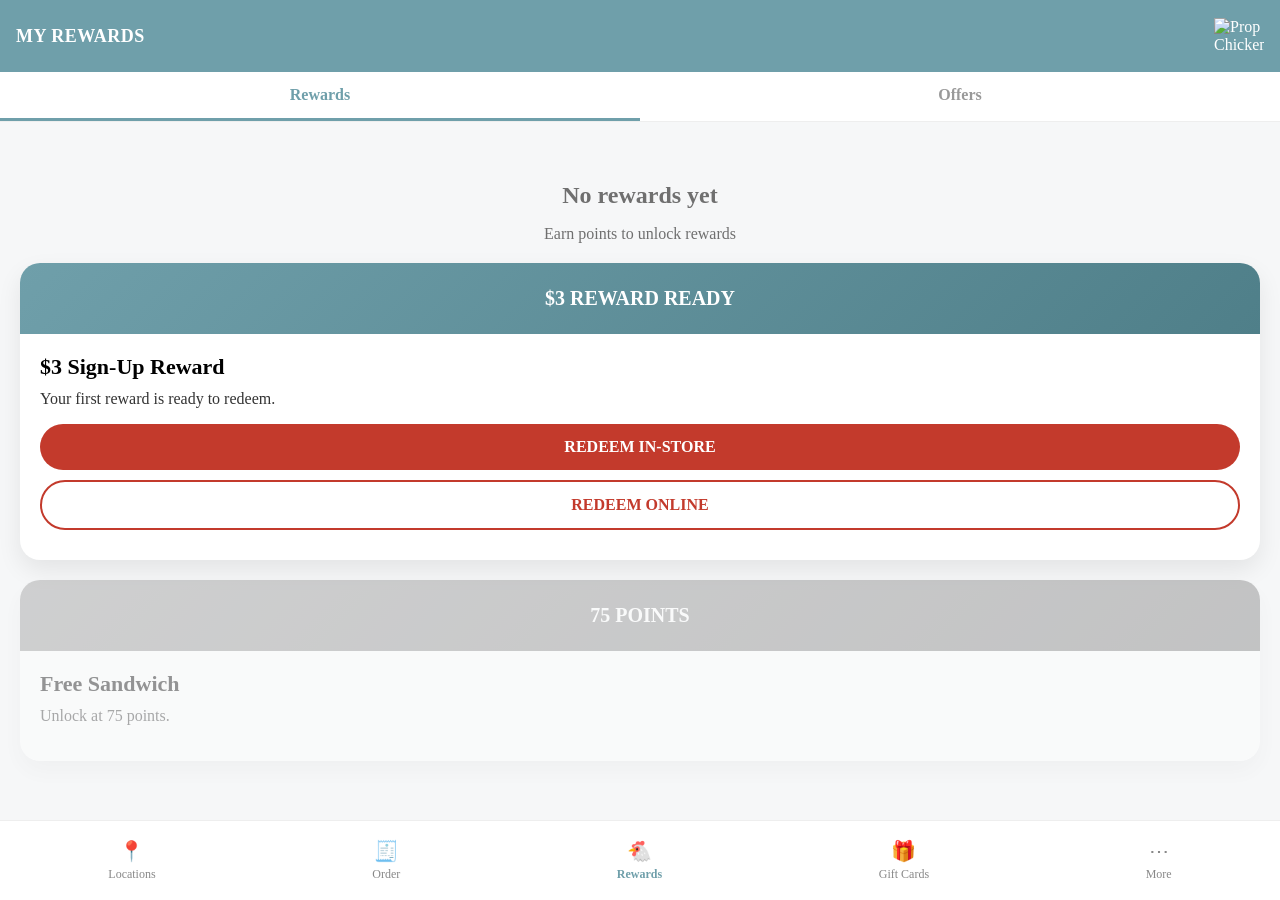
==== add-reward.html @ 30552520 "Add files via upload" ====
<!DOCTYPE html>
<html lang="en">
<head>
<meta charset="UTF-8">
<meta name="viewport" content="width=device-width, initial-scale=1.0">
<title>My Rewards</title>

<link rel="stylesheet" href="app.css">
<script src="app.js"></script>

<style>
:root{
  --blue:#6f9faa;
  --bg:#f6f7f8;
  --red:#c33a2c;
  --text:#111;
  --muted:#6f6f6f;
}

*{box-sizing:border-box;}

body{
  margin:0;
  font-family:-apple-system,BlinkMacSystemFont,"Segoe UI",Roboto;
  background:var(--bg);
}

/* HEADER */
.header{
  background:var(--blue);
  color:#fff;
  padding:18px 16px;
  display:flex;
  align-items:center;
  justify-content:space-between;
}

.header-title{
  font-size:18px;
  font-weight:700;
  letter-spacing:.5px;
}

.header img{
  width:50px;
}

/* TABS */
.tabs{
  display:flex;
  border-bottom:1px solid #eee;
  background:#fff;
}

.tab{
  flex:1;
  text-align:center;
  padding:14px;
  font-weight:600;
  color:#999;
  cursor:pointer;
}

.tab.active{
  color:var(--blue);
  border-bottom:3px solid var(--blue);
}

/* CONTENT */
.main{
  padding:20px;
  padding-bottom:120px;
}

/* EMPTY STATE */
.empty{
  text-align:center;
  margin-top:40px;
  color:var(--muted);
}

.empty h2{
  margin-bottom:10px;
}

/* CARD */
.card{
  background:#fff;
  border-radius:20px;
  overflow:hidden;
  box-shadow:0 10px 25px rgba(0,0,0,0.08);
  margin-top:20px;
}

.card-top{
  background:linear-gradient(135deg, #6f9faa, #4f7f89);
  color:#fff;
  padding:24px;
  text-align:center;
  font-weight:800;
  font-size:20px;
}

.card-body{
  padding:20px;
}

.title{
  font-size:22px;
  font-weight:700;
}

.desc{
  margin:10px 0 16px;
  color:#333;
}

.cta{
  padding:14px;
  border-radius:999px;
  text-align:center;
  font-weight:700;
  margin-bottom:10px;
  cursor:pointer;
}

.cta.primary{
  background:var(--red);
  color:#fff;
}

.cta.secondary{
  border:2px solid var(--red);
  color:var(--red);
}

/* LOCKED */
.locked{
  opacity:.4;
  filter:grayscale(1);
}

/* NAV */
.nav{
  position:fixed;
  bottom:0;
  left:0;
  right:0;
  height:80px;
  background:#fff;
  border-top:1px solid #eee;
  display:flex;
  justify-content:space-around;
  align-items:center;
}

.nav-item{
  display:flex;
  flex-direction:column;
  align-items:center;
  font-size:12px;
  color:#888;
  cursor:pointer;
}

.nav-item.active{
  color:var(--blue);
  font-weight:600;
}

.icon{
  font-size:20px;
  margin-bottom:4px;
}
</style>
</head>

<body>

<div class="header">
  <div class="header-title">MY REWARDS</div>
  <img src="PropChkn2.png" alt="Prop Chicken">
</div>

<!-- TABS -->
<div class="tabs">
  <div class="tab active" onclick="showTab('rewards', this)">Rewards</div>
  <div class="tab" onclick="showTab('offers', this)">Offers</div>
</div>

<div class="main">

  <!-- REWARDS TAB -->
  <div id="rewardsTab">

    <div class="empty">
      <h2>No rewards yet</h2>
      <p>Earn points to unlock rewards</p>
    </div>

    <!-- AVAILABLE -->
    <div class="card">
      <div class="card-top">
        $3 REWARD READY
      </div>
      <div class="card-body">
        <div class="title">$3 Sign-Up Reward</div>
        <div class="desc">
          Your first reward is ready to redeem.
        </div>

        <div class="cta primary" data-link="redeem-store.html">
          REDEEM IN-STORE
        </div>

        <div class="cta secondary" data-link="redeem-online.html">
          REDEEM ONLINE
        </div>
      </div>
    </div>

    <!-- LOCKED -->
    <div class="card locked">
      <div class="card-top">
        75 POINTS
      </div>
      <div class="card-body">
        <div class="title">Free Sandwich</div>
        <div class="desc">
          Unlock at 75 points.
        </div>
      </div>
    </div>

  </div>

  <!-- OFFERS TAB -->
  <div id="offersTab" style="display:none;">

    <div class="card">
      <div class="card-top">
        LIMITED OFFER
      </div>
      <div class="card-body">
        <div class="title">Free Fries</div>
        <div class="desc">
          With any sandwich purchase.
        </div>

        <div class="cta primary">ADD TO ACCOUNT</div>
      </div>
    </div>

  </div>

</div>

<!-- NAV -->
<div class="nav">

  <div class="nav-item" data-link="locations.html" data-duration="1000">
    <div class="icon">📍</div>
    Locations
  </div>

  <div class="nav-item" data-link="order.html" data-duration="1000">
    <div class="icon">🧾</div>
    Order
  </div>

  <div class="nav-item active" data-link="rewards.html" data-duration="1000">
    <div class="icon">🐔</div>
    Rewards
  </div>

  <div class="nav-item" data-link="gift-cards.html" data-duration="1000">
    <div class="icon">🎁</div>
    Gift Cards
  </div>

  <div class="nav-item" data-link="more.html" data-duration="1000">
    <div class="icon">⋯</div>
    More
  </div>

</div>

<script>
function showTab(tab, el){
  document.getElementById('rewardsTab').style.display = tab === 'rewards' ? 'block' : 'none';
  document.getElementById('offersTab').style.display = tab === 'offers' ? 'block' : 'none';

  document.querySelectorAll('.tab').forEach(t=>t.classList.remove('active'));
  el.classList.add('active');
}
</script>

</body>
</html>
---- app.css ----
#loader{
  position:fixed;
  inset:0;
  z-index:9999;
  display:flex;
  align-items:center;
  justify-content:center;
  opacity:0;
  pointer-events:none;
  transition:opacity .25s ease;
}

#loader{
  position:fixed;
  inset:0;
  z-index:1000;
  display:flex;
  align-items:center;
  justify-content:center;
  opacity:0;
  pointer-events:none;
  transition:opacity .25s ease;
}

#loader.active{
  opacity:1;
  pointer-events:auto;
}

.loader-inner{
  position:relative;
  width:120px;
  height:120px;
  background:var(--blue);
  border-radius:50%;
  display:flex;
  align-items:center;
  justify-content:center;
  box-shadow:
    inset 0 2px 26px #027,
    inset 0 -6px 24px #027;
}

.loader-logo{
  width:75px;
  height:75px;
  object-fit:contain;
  z-index:2;
  filter: drop-shadow(1px 1px 1px white);
}

.loader-ring{
  position:absolute;
  inset:-18px;
  border-radius:50%;
  border:6px solid transparent;
  border-top:6px solid #cf3e3e;
border-right:6px solid #cf3e3e;
  animation:spin 1s linear infinite;
}

@keyframes spin{
  from{transform:rotate(0deg);}
  to{transform:rotate(360deg);}
}

@keyframes popBounce{
  0%   { transform:scale(0.7); opacity:0; }
  60%  { transform:scale(1.08); opacity:1; }
  80%  { transform:scale(0.97); }
  100% { transform:scale(1); }
}

.loader-inner.pop{
  animation:popBounce 0.45s cubic-bezier(.34,1.56,.64,1);
}
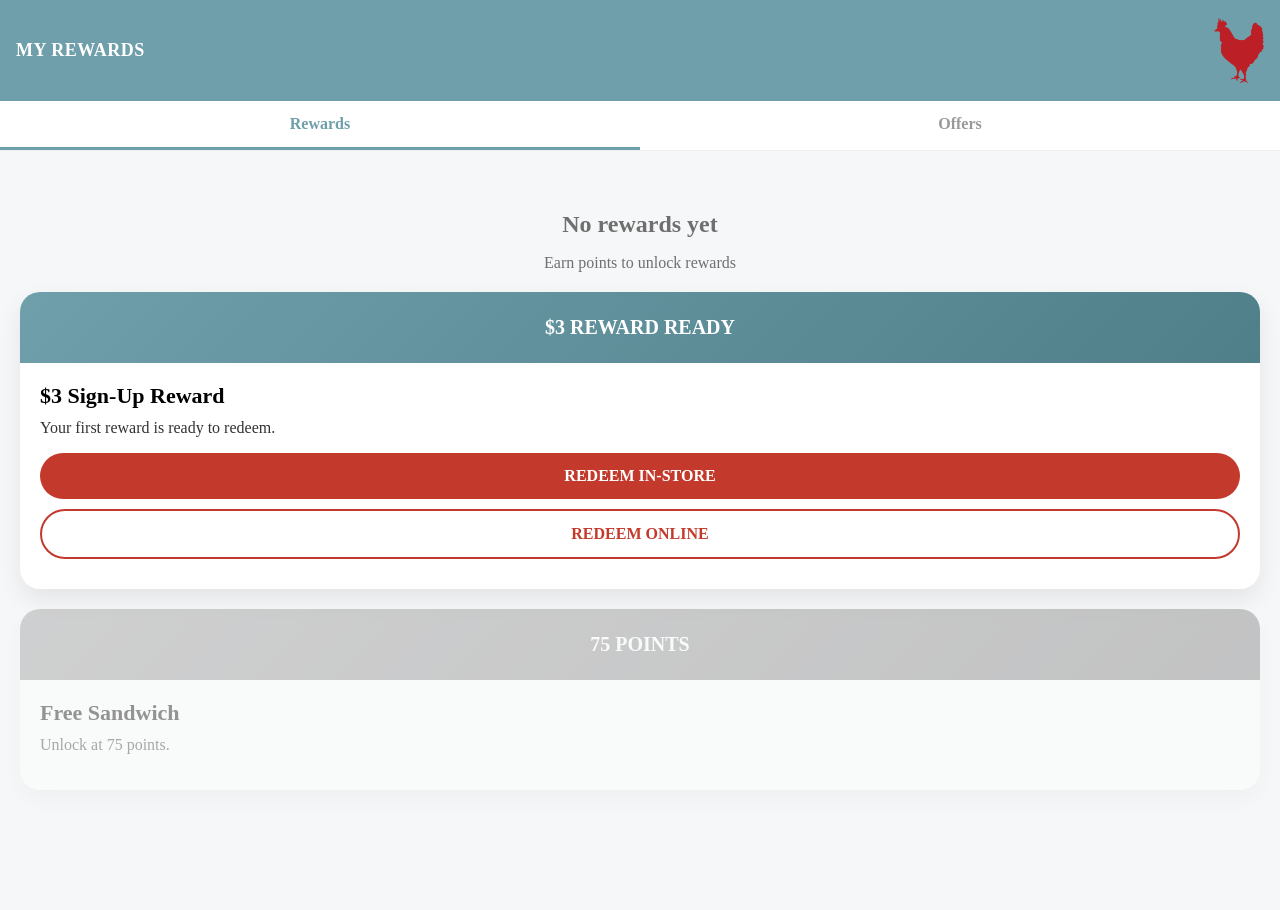
==== commit a3b964c4: "Add files via upload" ====
--- a/add-reward.html
+++ b/add-reward.html
@@ -1,6 +1,7 @@
 <!DOCTYPE html>
 <html lang="en">
 <head>
+<script src="nav.js"></script>
 <meta charset="UTF-8">
 <meta name="viewport" content="width=device-width, initial-scale=1.0">
 <title>My Rewards</title>
@@ -172,6 +173,14 @@
   font-size:20px;
   margin-bottom:4px;
 }
+
+.nav-img{
+  width:26px;
+  height:26px;
+  object-fit:contain;
+  margin-bottom:4px;
+}
+
 </style>
 </head>
 
@@ -255,36 +264,6 @@
 
 </div>
 
-<!-- NAV -->
-<div class="nav">
-
-  <div class="nav-item" data-link="locations.html" data-duration="1000">
-    <div class="icon">📍</div>
-    Locations
-  </div>
-
-  <div class="nav-item" data-link="order.html" data-duration="1000">
-    <div class="icon">🧾</div>
-    Order
-  </div>
-
-  <div class="nav-item active" data-link="rewards.html" data-duration="1000">
-    <div class="icon">🐔</div>
-    Rewards
-  </div>
-
-  <div class="nav-item" data-link="gift-cards.html" data-duration="1000">
-    <div class="icon">🎁</div>
-    Gift Cards
-  </div>
-
-  <div class="nav-item" data-link="more.html" data-duration="1000">
-    <div class="icon">⋯</div>
-    More
-  </div>
-
-</div>
-
 <script>
 function showTab(tab, el){
   document.getElementById('rewardsTab').style.display = tab === 'rewards' ? 'block' : 'none';
--- a/app.css
+++ b/app.css
@@ -73,4 +73,46 @@
 
 .loader-inner.pop{
   animation:popBounce 0.45s cubic-bezier(.34,1.56,.64,1);
+}
+
+/* NAV */
+.nav{
+  position:fixed;
+  bottom:0;
+  left:0;
+  right:0;
+  height:80px;
+  background:#fff;
+  border-top:1px solid #eee;
+  display:flex;
+  justify-content:space-around;
+  align-items:center;
+  z-index:999;
+}
+
+.nav-item{
+  display:flex;
+  flex-direction:column;
+  align-items:center;
+  font-size:11px;
+  color:#8e8e93;
+  cursor:pointer;
+  flex:1;
+}
+
+.nav-item.active{
+  color:#cf3e3e;
+  font-weight:600;
+}
+
+.nav-icon{
+  width:26px;
+  height:26px;
+  object-fit:contain;
+  margin-bottom:4px;
+  transition:transform .15s ease;
+}
+
+.nav-item:active .nav-icon{
+  transform:scale(0.9);
 }
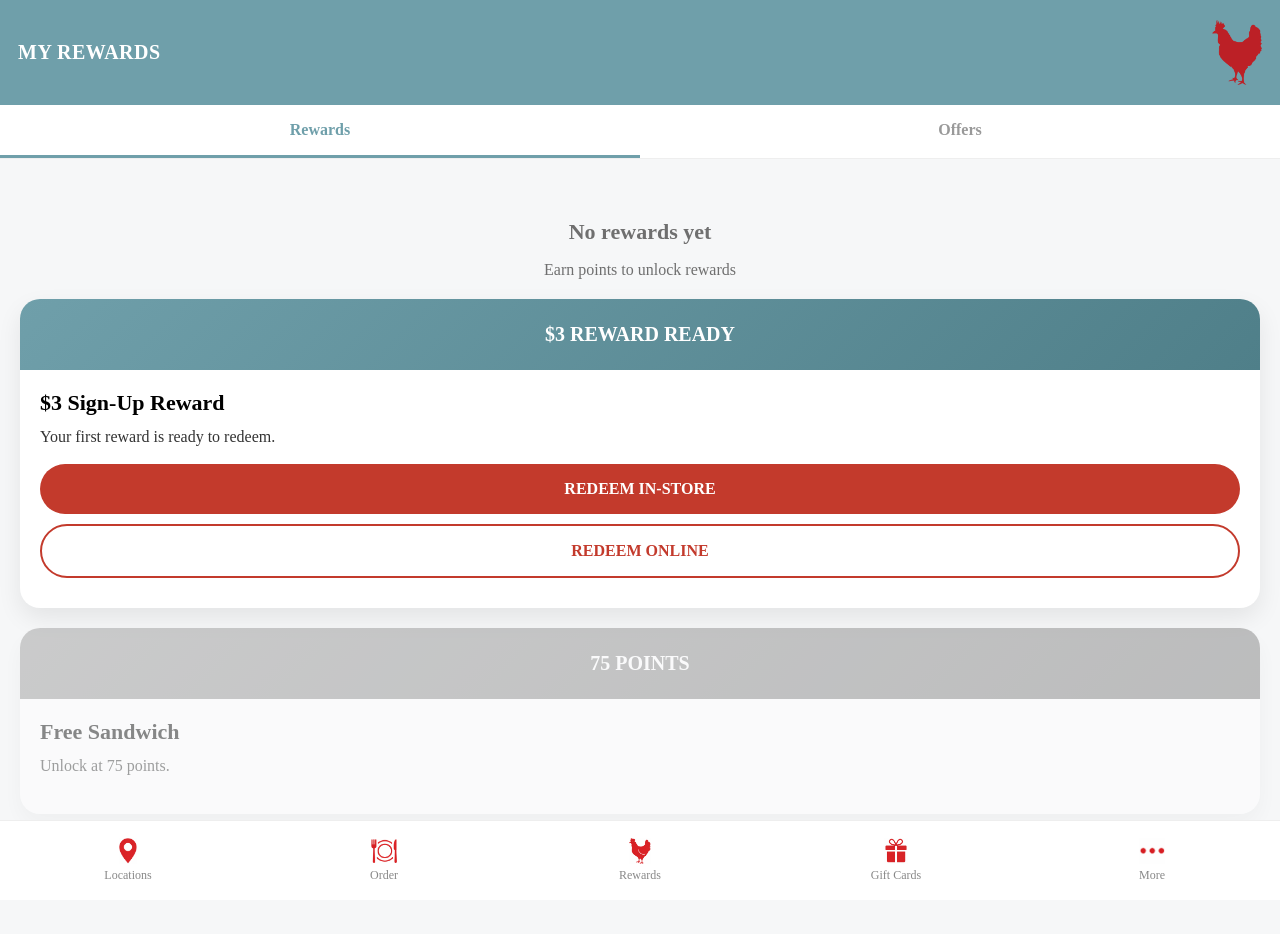
==== commit 9475fdab: "Add files via upload" ====
--- a/add-reward.html
+++ b/add-reward.html
@@ -30,15 +30,15 @@
 .header{
   background:var(--blue);
   color:#fff;
-  padding:18px 16px;
+  padding:20px 18px;
   display:flex;
   align-items:center;
   justify-content:space-between;
 }
 
 .header-title{
-  font-size:18px;
-  font-weight:700;
+  font-size:20px;
+  font-weight:800;
   letter-spacing:.5px;
 }
 
@@ -56,10 +56,11 @@
 .tab{
   flex:1;
   text-align:center;
-  padding:14px;
+  padding:16px;
   font-weight:600;
   color:#999;
   cursor:pointer;
+  transition:.2s;
 }
 
 .tab.active{
@@ -67,13 +68,13 @@
   border-bottom:3px solid var(--blue);
 }
 
-/* CONTENT */
+/* MAIN */
 .main{
   padding:20px;
   padding-bottom:120px;
 }
 
-/* EMPTY STATE */
+/* EMPTY */
 .empty{
   text-align:center;
   margin-top:40px;
@@ -82,6 +83,7 @@
 
 .empty h2{
   margin-bottom:10px;
+  font-size:22px;
 }
 
 /* CARD */
@@ -114,10 +116,12 @@
 .desc{
   margin:10px 0 16px;
   color:#333;
-}
-
+  line-height:1.4;
+}
+
+/* CTA */
 .cta{
-  padding:14px;
+  padding:16px;
   border-radius:999px;
   text-align:center;
   font-weight:700;
@@ -137,7 +141,7 @@
 
 /* LOCKED */
 .locked{
-  opacity:.4;
+  opacity:.45;
   filter:grayscale(1);
 }
 
@@ -161,17 +165,11 @@
   align-items:center;
   font-size:12px;
   color:#888;
-  cursor:pointer;
 }
 
 .nav-item.active{
   color:var(--blue);
   font-weight:600;
-}
-
-.icon{
-  font-size:20px;
-  margin-bottom:4px;
 }
 
 .nav-img{
@@ -180,7 +178,6 @@
   object-fit:contain;
   margin-bottom:4px;
 }
-
 </style>
 </head>
 
@@ -188,7 +185,7 @@
 
 <div class="header">
   <div class="header-title">MY REWARDS</div>
-  <img src="PropChkn2.png" alt="Prop Chicken">
+  <img src="PropChkn2.png">
 </div>
 
 <!-- TABS -->
@@ -199,7 +196,7 @@
 
 <div class="main">
 
-  <!-- REWARDS TAB -->
+  <!-- REWARDS -->
   <div id="rewardsTab">
 
     <div class="empty">
@@ -207,11 +204,9 @@
       <p>Earn points to unlock rewards</p>
     </div>
 
-    <!-- AVAILABLE -->
+    <!-- ACTIVE REWARD -->
     <div class="card">
-      <div class="card-top">
-        $3 REWARD READY
-      </div>
+      <div class="card-top">$3 REWARD READY</div>
       <div class="card-body">
         <div class="title">$3 Sign-Up Reward</div>
         <div class="desc">
@@ -230,9 +225,7 @@
 
     <!-- LOCKED -->
     <div class="card locked">
-      <div class="card-top">
-        75 POINTS
-      </div>
+      <div class="card-top">75 POINTS</div>
       <div class="card-body">
         <div class="title">Free Sandwich</div>
         <div class="desc">
@@ -243,20 +236,20 @@
 
   </div>
 
-  <!-- OFFERS TAB -->
+  <!-- OFFERS -->
   <div id="offersTab" style="display:none;">
 
     <div class="card">
-      <div class="card-top">
-        LIMITED OFFER
-      </div>
+      <div class="card-top">LIMITED OFFER</div>
       <div class="card-body">
         <div class="title">Free Fries</div>
         <div class="desc">
           With any sandwich purchase.
         </div>
 
-        <div class="cta primary">ADD TO ACCOUNT</div>
+        <div class="cta primary">
+          ADD TO ACCOUNT
+        </div>
       </div>
     </div>
 
@@ -266,10 +259,15 @@
 
 <script>
 function showTab(tab, el){
-  document.getElementById('rewardsTab').style.display = tab === 'rewards' ? 'block' : 'none';
-  document.getElementById('offersTab').style.display = tab === 'offers' ? 'block' : 'none';
-
-  document.querySelectorAll('.tab').forEach(t=>t.classList.remove('active'));
+  document.getElementById('rewardsTab').style.display =
+    tab === 'rewards' ? 'block' : 'none';
+
+  document.getElementById('offersTab').style.display =
+    tab === 'offers' ? 'block' : 'none';
+
+  document.querySelectorAll('.tab')
+    .forEach(t=>t.classList.remove('active'));
+
   el.classList.add('active');
 }
 </script>
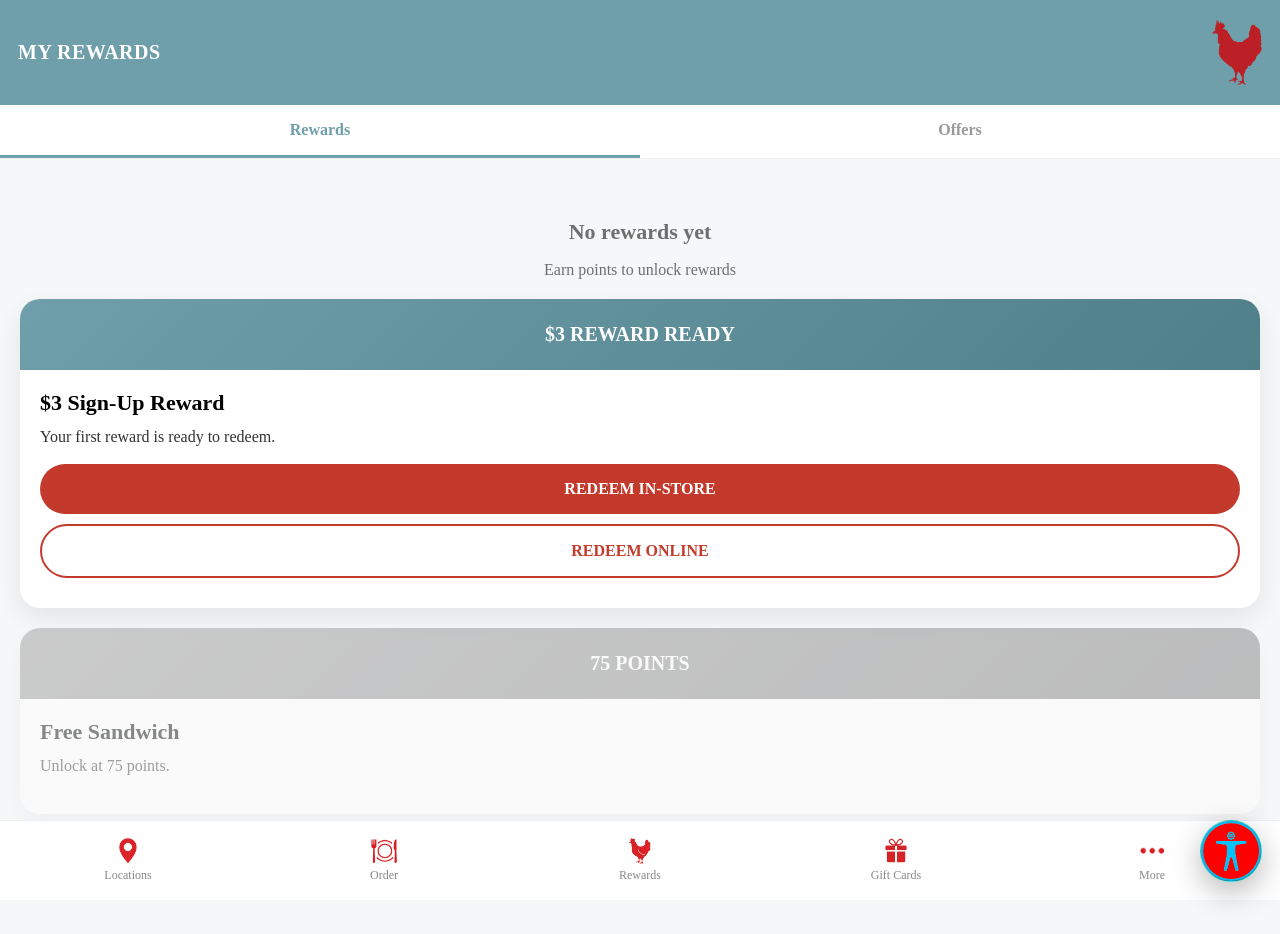
==== commit 8538dd51: "Add files via upload" ====
--- a/add-reward.html
+++ b/add-reward.html
@@ -1,6 +1,13 @@
 <!DOCTYPE html>
 <html lang="en">
 <head>
+
+<link rel="stylesheet" href="mm-a11y.css">
+<script>
+window.MM_A11Y_ICON_SRC = "PropChkn2.png";
+</script>
+<script src="mm-a11y.js"></script>
+
 <script src="nav.js"></script>
 <meta charset="UTF-8">
 <meta name="viewport" content="width=device-width, initial-scale=1.0">
--- a/mm-a11y.css
+++ b/mm-a11y.css
@@ -0,0 +1,412 @@
+/* Menu-Made Accessibility Widget (portable) — PRODUCTION BUILD */
+:root{
+  --mm-a11y-user-text-color: "";
+  --mm-a11y-user-title-color: "";
+  --mm-a11y-user-bg-color: "";
+}
+
+.mm-a11y-launcher{
+  position: fixed;
+  right: 18px;
+  bottom: 18px;
+  z-index: 2147483000;
+  width: 62px;
+  height: 62px;
+  border: 1px solid rgba(0,255,255,0.7);
+  border-radius: 999px;
+  background: linear-gradient(145deg, rgba(130, 0, 0, 0.4), rgba(35, 0, 0, 0.92));
+  box-shadow: 0 10px 30px rgba(0,0,0,0.28);
+  padding: 0;
+  cursor: pointer;
+}
+
+.mm-a11y-launcher-img{
+  width: 100%;
+  height: 100%;
+  object-fit: cover;
+  border-radius: 999px;
+  display: block;
+}
+
+.mm-a11y-panel{
+  position: fixed;
+  right: 18px;
+  bottom: 92px;
+  width: min(420px, calc(100vw - 24px));
+  max-height: min(80vh, 860px);
+  overflow: auto;
+  z-index: 2147483000;
+  border-radius: 20px;
+  background: rgba(26, 9, 4, 0.98);
+  border: 1px solid rgba(0,255,255,0.18);
+  box-shadow: 0 20px 60px rgba(0,0,0,0.35);
+  color: #fff;
+  font-family: Inter, Arial, sans-serif;
+}
+
+.mm-a11y-panel[aria-hidden="true"]{
+  display: none;
+}
+
+.mm-a11y-panel[aria-hidden="false"]{
+  display: block;
+}
+
+.mm-a11y-head{
+  position: sticky;
+  top: 0;
+  z-index: 1;
+  display: flex;
+  gap: 12px;
+  justify-content: space-between;
+  align-items: flex-start;
+  padding: 14px 14px 10px !important;
+  background: rgba(28, 9, 4, 0.98);
+  border-bottom: 1px solid rgba(78, 9, 9, 0.06);
+}
+
+.mm-a11y-title{
+  margin: 0;
+  font-size: 17px !important;
+  font-weight: 700;
+  color: #fff;
+}
+
+.mm-a11y-sub{
+  margin: 6px 0 0 0 !important;
+  font-size: 12px !important;
+  line-height: 1.35 !important;
+  color: rgba(255,255,255,0.78);
+}
+
+.mm-a11y-close{
+  min-width: 66px;
+  min-height: 38px;
+  border-radius: 12px;
+  border: 1px solid rgba(0, 255, 255, 0.795);
+  background: #ff0000;
+  color: #fff;
+  cursor: pointer;
+}
+
+.mm-a11y-body{
+  padding: 12px 14px 14px !important;
+}
+
+.mm-a11y-section{
+  margin-bottom: 10px !important;
+  padding: 10px !important;
+  border-radius: 16px !important;
+  background: var(--nav-bg, #530e00) !important;
+  border: 1px solid rgba(118, 2, 2, 0.08);
+}
+
+.mm-a11y-section-title{
+  margin: 0 0 8px !important;
+  font-size: 14px !important;
+  font-weight: 700;
+  color: #fff;
+}
+
+.mm-a11y-grid{
+  display: grid;
+  grid-template-columns: repeat(2, minmax(0,1fr));
+  gap: 8px !important;
+}
+
+.mm-a11y-grid-4{
+  grid-template-columns: repeat(4, minmax(0,1fr));
+  gap: 8px !important;
+  margin: 8px 0 10px 0;
+}
+
+.mm-a11y-align-row{
+  display: grid;
+  grid-template-columns: repeat(3, minmax(0,1fr));
+  gap: 8px !important;
+  margin-top: 10px !important;
+}
+
+.mm-a11y-btn,
+.mm-a11y-step{
+  min-height: 44px !important;
+  padding: 10px 8px !important;
+  border-radius: 12px !important;
+  font-size: 12px !important;
+  border: 1px solid rgba(0,255,255,0.7);
+  background: linear-gradient(145deg, rgba(255, 61, 43, 0.4), rgba(70, 0, 0, 0.9)) !important;
+  color: #fff;
+  cursor: pointer;
+}
+
+.mm-a11y-btn[aria-pressed="true"],
+.mm-a11y-swatch[aria-pressed="true"]{
+  outline: 2px solid rgba(0,255,255,0.65);
+  outline-offset: 1px;
+}
+
+.mm-a11y-pill-btn{
+  min-height: 38px !important;
+  padding: 8px 10px !important;
+}
+
+.mm-a11y-wide{
+  grid-column: 1 / -1;
+}
+
+.mm-a11y-slider-row{
+  margin-bottom: 8px !important;
+  padding: 10px !important;
+  border-radius: 12px !important;
+  background: rgba(255,255,255,0.03);
+  border: 1px solid rgba(255,255,255,0.06);
+}
+
+.mm-a11y-slider-label{
+  margin-bottom: 8px !important;
+  font-size: 12px !important;
+  color: #fff;
+}
+
+.mm-a11y-slider-controls{
+  display: grid;
+  grid-template-columns: 36px 1fr 36px !important;
+  gap: 8px !important;
+  align-items: center;
+}
+
+.mm-a11y-step{
+  width: 32px !important;
+  height: 32px !important;
+  min-height: 32px !important;
+  border-radius: 999px !important;
+  font-size: 18px !important;
+  padding: 0 !important;
+}
+
+.mm-a11y-step-value{
+  min-height: 36px !important;
+  font-size: 12px !important;
+  border-radius: 10px;
+  background: rgba(255,255,255,0.04);
+  display: flex;
+  align-items: center;
+  justify-content: center;
+  color: #fff;
+}
+
+.mm-a11y-color-row{
+  margin-top: 8px !important;
+  padding: 10px !important;
+  border-radius: 12px !important;
+  background: rgba(255,255,255,0.03);
+  border: 1px solid rgba(255,255,255,0.06);
+}
+
+.mm-a11y-color-label{
+  margin-bottom: 8px !important;
+  font-size: 12px !important;
+  color: #fff;
+}
+
+.mm-a11y-swatches{
+  display: flex;
+  flex-wrap: wrap;
+  gap: 8px !important;
+}
+
+.mm-a11y-swatch{
+  width: 24px !important;
+  height: 24px !important;
+  border-radius: 999px;
+  border: 1px solid rgba(255,255,255,0.18);
+  cursor: pointer;
+  padding: 0;
+}
+
+.mm-a11y-swatch-blue{ background:#0b7ac5; }
+.mm-a11y-swatch-purple{ background:#7c4dff; }
+.mm-a11y-swatch-red{ background:#d93025; }
+.mm-a11y-swatch-orange{ background:#ef6c00; }
+.mm-a11y-swatch-teal{ background:#00897b; }
+.mm-a11y-swatch-green{ background:#2e7d32; }
+.mm-a11y-swatch-white{ background:#ffffff; }
+.mm-a11y-swatch-black{ background:#000000; }
+
+.mm-a11y-cancel{
+  margin-top: 8px !important;
+  font-size: 11px !important;
+  background: transparent;
+  border: 0;
+  color: rgba(255,255,255,0.72);
+  cursor: pointer;
+  padding: 0;
+}
+
+.mm-a11y-footer{
+  margin-top: 10px !important;
+  font-size: 11.5px !important;
+  line-height: 1.35 !important;
+  color: rgba(255,255,255,0.8);
+}
+
+.mm-a11y-guide{
+  position: fixed;
+  left: 0;
+  width: 100vw;
+  height: 34px;
+  pointer-events: none;
+  z-index: 2147482999;
+  display: none;
+  background: linear-gradient(180deg, rgba(255, 0, 0, 0.12), rgba(255, 0, 0, 0.24), rgba(0,255,255,0.12));
+  border-top: 1px solid rgba(255,255,255,0.2);
+  border-bottom: 1px solid rgba(255,255,255,0.2);
+}
+
+html[data-mm-a11y-guide="1"] .mm-a11y-guide{
+  display: block;
+}
+
+/* Portable page-level adjustments */
+html[data-mm-a11y-text="1"] body{ font-size: 110% !important; }
+html[data-mm-a11y-text="2"] body{ font-size: 125% !important; }
+html[data-mm-a11y-text="3"] body{ font-size: 150% !important; }
+
+html[data-mm-a11y-content-scale="1"] body{ zoom: 1.05; }
+html[data-mm-a11y-content-scale="2"] body{ zoom: 1.10; }
+html[data-mm-a11y-content-scale="3"] body{ zoom: 1.15; }
+
+html[data-mm-a11y-line-height="1"] body{ line-height: 1.5 !important; }
+html[data-mm-a11y-line-height="2"] body{ line-height: 1.75 !important; }
+html[data-mm-a11y-line-height="3"] body{ line-height: 2 !important; }
+
+html[data-mm-a11y-letter-spacing="1"] body{ letter-spacing: 0.02em !important; }
+html[data-mm-a11y-letter-spacing="2"] body{ letter-spacing: 0.04em !important; }
+html[data-mm-a11y-letter-spacing="3"] body{ letter-spacing: 0.06em !important; }
+
+html[data-mm-a11y-underline="1"] a{
+  text-decoration: underline !important;
+  text-decoration-thickness: 2px !important;
+  text-underline-offset: 3px !important;
+}
+
+html[data-mm-a11y-highlight-links="1"] a{
+  background: rgba(0,255,255,0.18) !important;
+  color: #00ffff !important;
+  border-radius: 4px !important;
+  padding: 1px 3px !important;
+}
+
+html[data-mm-a11y-highlight-links="1"][data-mm-a11y-underline="1"] a{
+  text-decoration: underline !important;
+}
+
+html[data-mm-a11y-reduce-motion="1"] *,
+html[data-mm-a11y-reduce-motion="1"] *::before,
+html[data-mm-a11y-reduce-motion="1"] *::after{
+  animation: none !important;
+  transition: none !important;
+  scroll-behavior: auto !important;
+}
+
+html[data-mm-a11y-grayscale="1"]{
+  filter: grayscale(1);
+}
+
+html[data-mm-a11y-readable-font="1"] body,
+html[data-mm-a11y-readable-font="1"] button,
+html[data-mm-a11y-readable-font="1"] input,
+html[data-mm-a11y-readable-font="1"] textarea,
+html[data-mm-a11y-readable-font="1"] select{
+  font-family: Arial, Helvetica, sans-serif !important;
+}
+
+html[data-mm-a11y-highlight-titles="1"] h1,
+html[data-mm-a11y-highlight-titles="1"] h2,
+html[data-mm-a11y-highlight-titles="1"] h3,
+html[data-mm-a11y-highlight-titles="1"] h4,
+html[data-mm-a11y-highlight-titles="1"] h5,
+html[data-mm-a11y-highlight-titles="1"] h6{
+  outline: 2px solid rgba(0,255,255,0.35) !important;
+  outline-offset: 2px !important;
+}
+
+html[data-mm-a11y-focus="1"] :focus,
+html[data-mm-a11y-focus="1"] :focus-visible{
+  outline: 3px solid #00ffff !important;
+  outline-offset: 3px !important;
+}
+
+html[data-mm-a11y-hide-images="1"] img,
+html[data-mm-a11y-hide-images="1"] picture,
+html[data-mm-a11y-hide-images="1"] svg:not(.mm-a11y-launcher-img),
+html[data-mm-a11y-hide-images="1"] video{
+  visibility: hidden !important;
+}
+
+html[data-mm-a11y-align="left"] body{ text-align:left !important; }
+html[data-mm-a11y-align="center"] body{ text-align:center !important; }
+html[data-mm-a11y-align="right"] body{ text-align:right !important; }
+
+html[data-mm-a11y-contrast="dark"]{
+  filter: contrast(1.2) brightness(0.9);
+}
+html[data-mm-a11y-contrast="light"]{
+  filter: contrast(1.05) brightness(1.08);
+}
+html[data-mm-a11y-contrast="high"]{
+  filter: contrast(1.35) brightness(1.02);
+}
+
+html[data-mm-a11y-saturation="low"]{
+  filter: saturate(0.65);
+}
+html[data-mm-a11y-saturation="high"]{
+  filter: saturate(1.35);
+}
+html[data-mm-a11y-saturation="mono"]{
+  filter: grayscale(1);
+}
+
+html[data-mm-a11y-has-text-color="1"] body,
+html[data-mm-a11y-has-text-color="1"] body *:not(svg):not(svg *){
+  color: var(--mm-a11y-user-text-color) !important;
+}
+
+html[data-mm-a11y-has-title-color="1"] h1,
+html[data-mm-a11y-has-title-color="1"] h2,
+html[data-mm-a11y-has-title-color="1"] h3,
+html[data-mm-a11y-has-title-color="1"] h4,
+html[data-mm-a11y-has-title-color="1"] h5,
+html[data-mm-a11y-has-title-color="1"] h6,
+html[data-mm-a11y-has-title-color="1"] [role="heading"]{
+  color: var(--mm-a11y-user-title-color) !important;
+}
+
+html[data-mm-a11y-has-text-color="1"] svg,
+html[data-mm-a11y-has-text-color="1"] svg *{
+  fill: var(--mm-a11y-user-text-color) !important;
+  stroke: var(--mm-a11y-user-text-color) !important;
+}
+
+html[data-mm-a11y-has-bg-color="1"] body{
+  background: var(--mm-a11y-user-bg-color) !important;
+}
+
+@media (max-width: 640px){
+  .mm-a11y-panel{
+    right: 12px;
+    left: 12px;
+    width: auto;
+    bottom: 86px;
+  }
+  .mm-a11y-launcher{
+    right: 12px;
+    bottom: 75px;
+    width: 50px;
+    height: 50px;
+  }
+  .mm-a11y-grid-4{
+    grid-template-columns: repeat(2, minmax(0,1fr));
+  }
+}
--- a/app.css
+++ b/app.css
@@ -115,4 +115,56 @@
 
 .nav-item:active .nav-icon{
   transform:scale(0.9);
-}+}
+
+/* LOADER WRAPPER */
+#loader{
+  position:fixed;
+  inset:0;
+  display:flex;
+  align-items:center;
+  justify-content:center;
+  pointer-events:none;
+  z-index:9999;
+}
+
+/* BACKDROP (DIM + BLUR) */
+.loader-backdrop{
+  position:absolute;
+  inset:0;
+
+  background:rgba(0,0,0,0.55);
+
+  backdrop-filter: blur(10px);
+  -webkit-backdrop-filter: blur(10px);
+
+  opacity:0;
+  transition:opacity .25s ease;
+}
+
+/* ACTIVE STATE */
+#loader.active{
+  pointer-events:auto;
+}
+
+#loader.active .loader-backdrop{
+  opacity:1;
+}
+
+/* INNER (LOADER CONTENT) */
+.loader-inner{
+  position:relative;
+  z-index:2;
+
+  transform:scale(.9);
+  opacity:0;
+
+  transition:
+    transform .25s ease,
+    opacity .2s ease;
+}
+
+.loader-inner.pop{
+  transform:scale(1);
+  opacity:1;
+}
